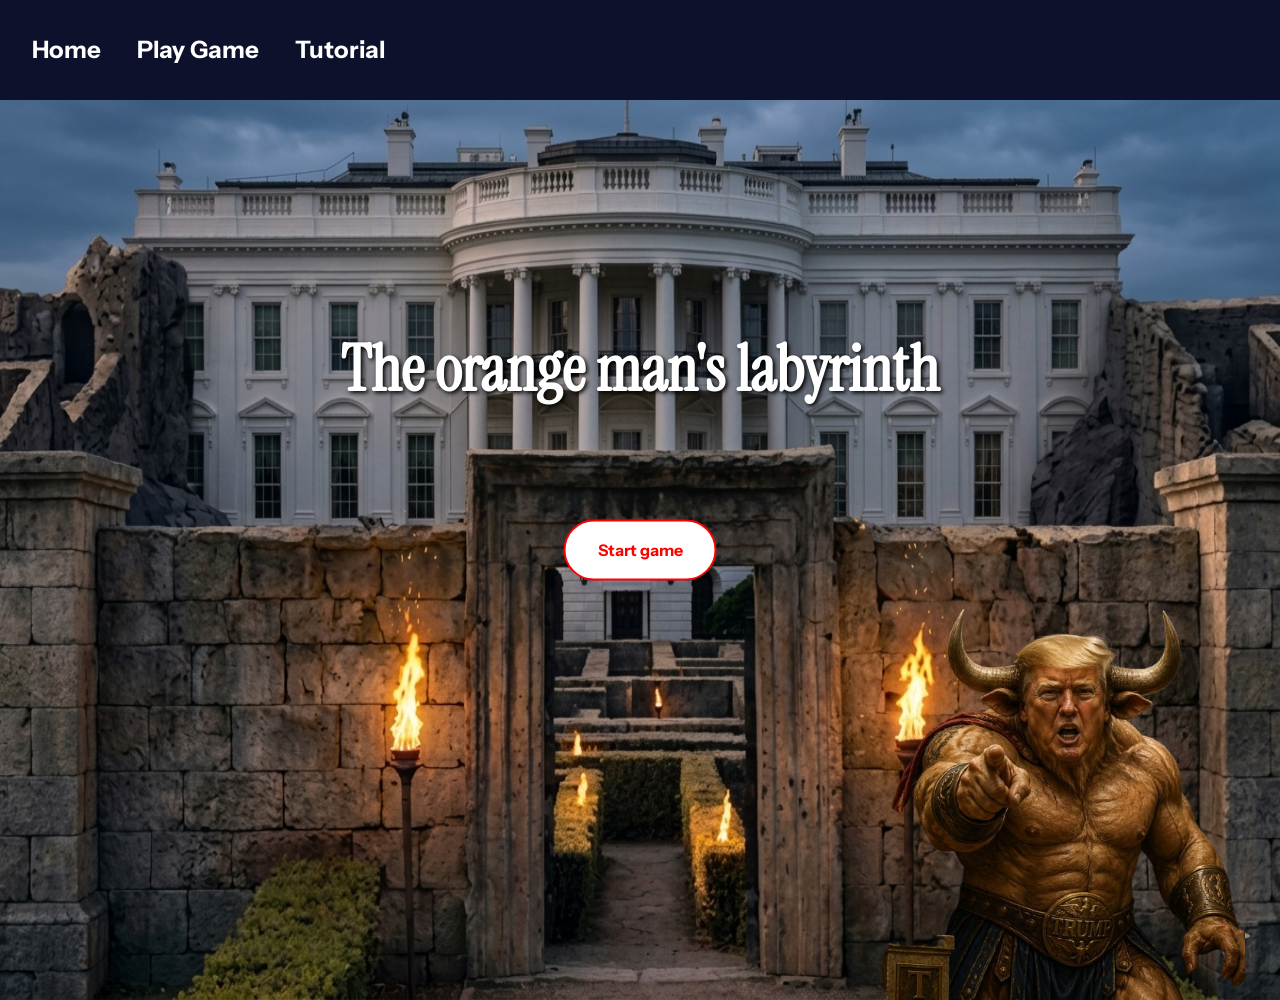
==== index.html @ 509b369e "Tutorial  en opkuisen" ====
<!doctype html>
<html lang="en">
  <head>
    <meta charset="UTF-8" />
    <meta name="viewport" content="width=device-width, initial-scale=1.0" />
    <link rel="preconnect" href="https://fonts.googleapis.com" />
    <link rel="preconnect" href="https://fonts.gstatic.com" crossorigin />
    <link
      href="https://fonts.googleapis.com/css2?family=Instrument+Sans:ital,wght@0,400..700;1,400..700&family=Instrument+Serif:ital@0;1&display=swap"
      rel="stylesheet"
    />
    <link rel="stylesheet" href="../src/styles/main.css" />
    <title>The orange man's labyrinth</title>
  </head>
  <body>
    <header>
      <nav class="nav">
        <a class="nav__item" href="index.html">Home</a>
        <a class="nav__item" href="html/game.html">Play Game</a>
        <a class="nav__item" href="html/tutorial.html">Tutorial</a>
      </nav>
    </header>
    <main>
      <section class="desktop__only">
        <h1 class="main__title">The orange man's labyrinth</h1>
        <img
          class="main__img"
          src="assets/img_home.png"
          alt="The White House with a labyrinth"
        />
        <a class="main__link" href="html/game.html"
          ><span class="link__text">Start game</span></a
        >
        <div class="main__img-detail"></div>
      </section>

      <section class="mobile__only">
        <h1 class="mobile__title">The orange man's labyrinth</h1>
        <img
          class="mobile__img"
          src="assets/wall.png"
          alt="The White House with a labyrinth"
        />

        <section class="btns__placement">
          <!-- <a class="main__link" href="index.html"
            ><span class="link__text">Home</span></a
          > -->
          <a class="main__link" href="html/game.html"
            ><span class="link__text">Start game</span></a
          >
          <a class="main__link" href="html/tutorial.html"
            ><span class="link__text">Tutorial</span></a
          >
        </section>

        <div class="main__img-detail"></div>
      </section>
    </main>
    <footer></footer>
  </body>
</html>
---- src/styles/main.css ----
@import "base/reset.css";
@import "base/variables.css";

@import "components/home.css";
@import "components/game.css";
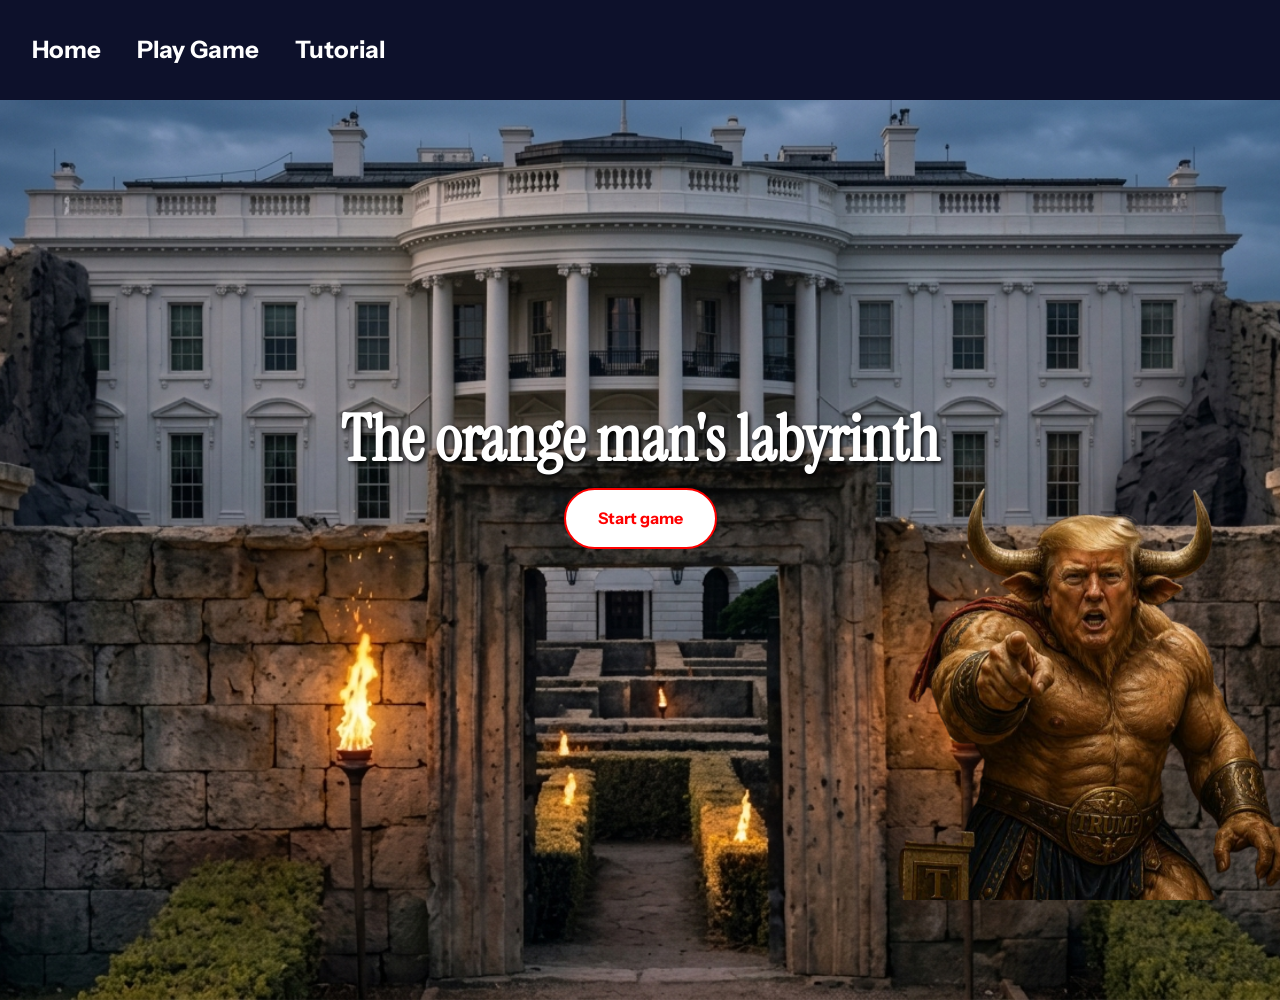
==== commit 7ce7b217: "CSS fix" ====
--- a/index.html
+++ b/index.html
@@ -7,9 +7,8 @@
     <link rel="preconnect" href="https://fonts.gstatic.com" crossorigin />
     <link
       href="https://fonts.googleapis.com/css2?family=Instrument+Sans:ital,wght@0,400..700;1,400..700&family=Instrument+Serif:ital@0;1&display=swap"
-      rel="stylesheet"
-    />
-    <link rel="stylesheet" href="../src/styles/main.css" />
+      rel="stylesheet" />
+    <link rel="stylesheet" href="src/styles/main.css" />
     <title>The orange man's labyrinth</title>
   </head>
   <body>
@@ -23,35 +22,17 @@
     <main>
       <section class="desktop__only">
         <h1 class="main__title">The orange man's labyrinth</h1>
-        <img
-          class="main__img"
-          src="assets/img_home.png"
-          alt="The White House with a labyrinth"
-        />
-        <a class="main__link" href="html/game.html"
-          ><span class="link__text">Start game</span></a
-        >
-        <div class="main__img-detail"></div>
+        <a class="main__link" href="html/game.html"><span class="link__text">Start game</span></a>
+
+        <img class="main__img-detail" src="src/assets/orange_man-removebg.png" />
       </section>
 
       <section class="mobile__only">
         <h1 class="mobile__title">The orange man's labyrinth</h1>
-        <img
-          class="mobile__img"
-          src="assets/wall.png"
-          alt="The White House with a labyrinth"
-        />
 
         <section class="btns__placement">
-          <!-- <a class="main__link" href="index.html"
-            ><span class="link__text">Home</span></a
-          > -->
-          <a class="main__link" href="html/game.html"
-            ><span class="link__text">Start game</span></a
-          >
-          <a class="main__link" href="html/tutorial.html"
-            ><span class="link__text">Tutorial</span></a
-          >
+          <a class="main__link" href="html/game.html"><span class="link__text">Start game</span></a>
+          <a class="main__link" href="html/tutorial.html"><span class="link__text">Tutorial</span></a>
         </section>
 
         <div class="main__img-detail"></div>
--- a/src/styles/main.css
+++ b/src/styles/main.css
@@ -3,3 +3,8 @@
 
 @import "components/home.css";
 @import "components/game.css";
+@import "components/tutorial.css";
+
+body {
+  min-height: 100vh;
+}
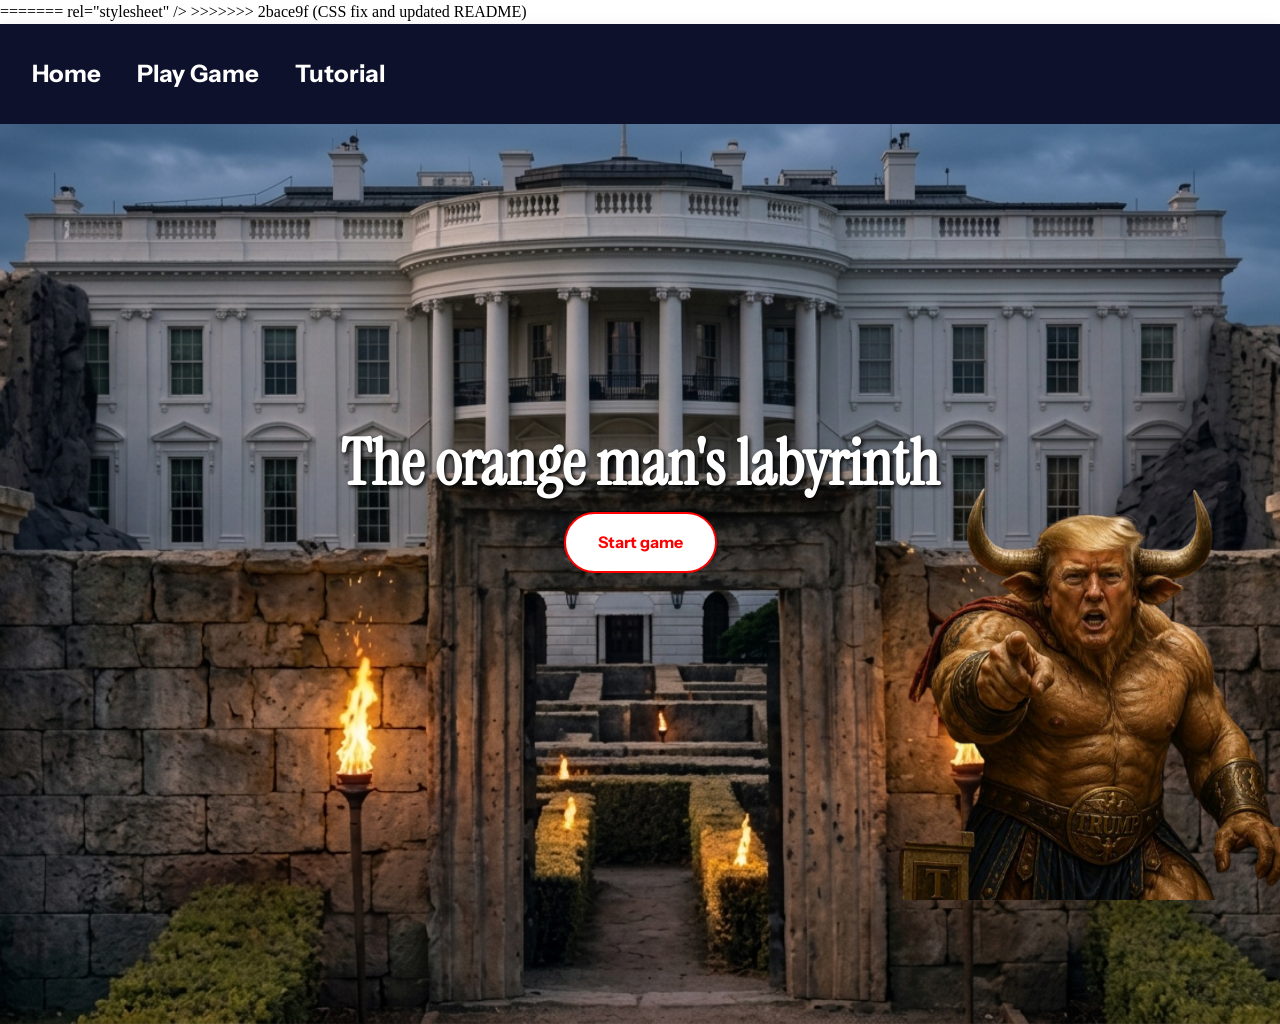
==== commit c8e5934c: "CSS fix and updated README" ====
--- a/index.html
+++ b/index.html
@@ -7,7 +7,12 @@
     <link rel="preconnect" href="https://fonts.gstatic.com" crossorigin />
     <link
       href="https://fonts.googleapis.com/css2?family=Instrument+Sans:ital,wght@0,400..700;1,400..700&family=Instrument+Serif:ital@0;1&display=swap"
+<<<<<<< HEAD
+      rel="stylesheet"
+    />
+=======
       rel="stylesheet" />
+>>>>>>> 2bace9f (CSS fix and updated README)
     <link rel="stylesheet" href="src/styles/main.css" />
     <title>The orange man's labyrinth</title>
   </head>
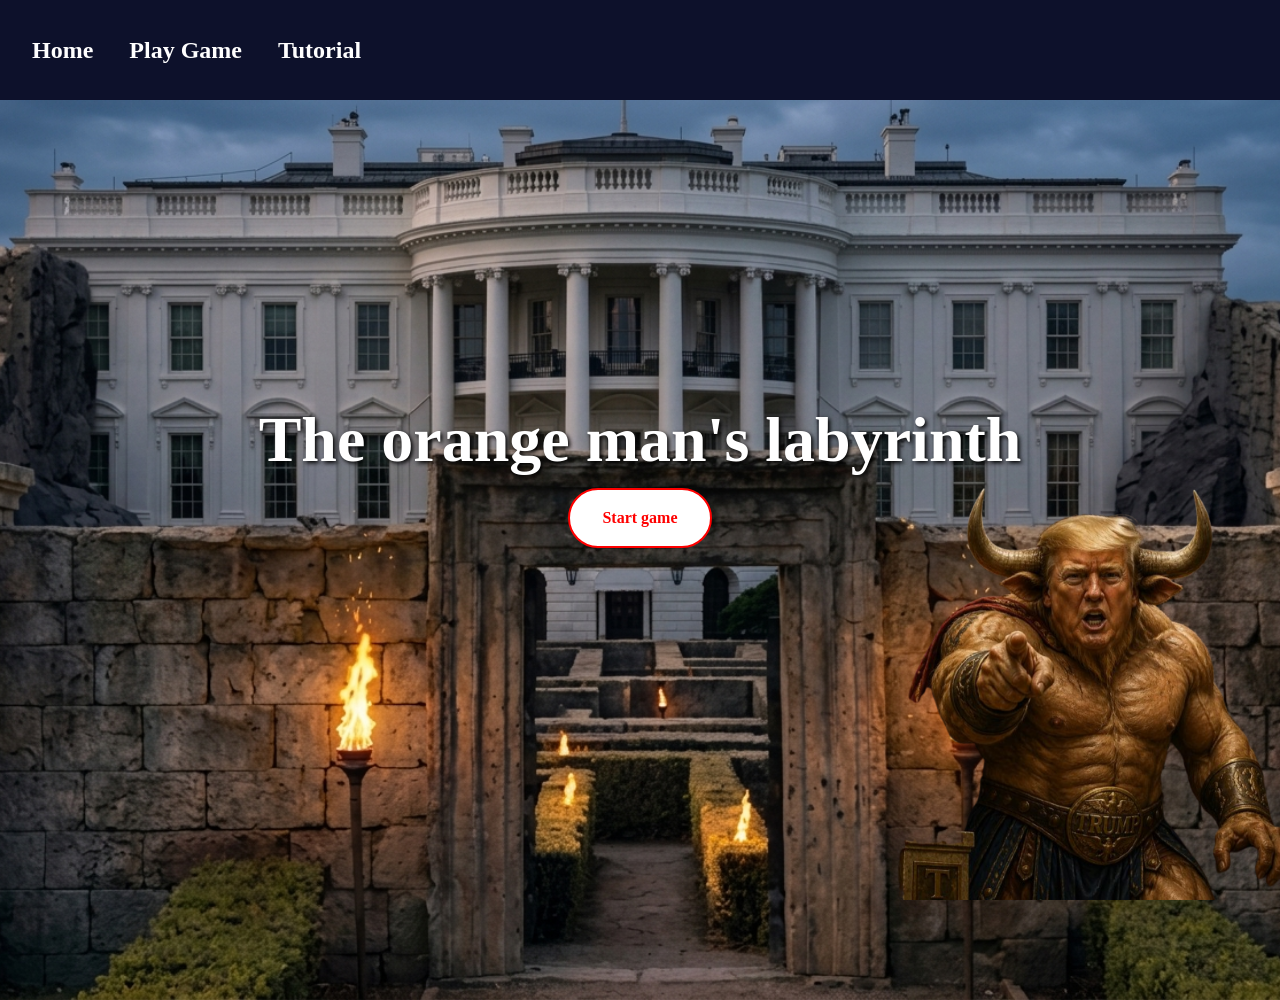
==== commit 91d651b4: "Removed merge conflicts" ====
--- a/index.html
+++ b/index.html
@@ -5,14 +5,7 @@
     <meta name="viewport" content="width=device-width, initial-scale=1.0" />
     <link rel="preconnect" href="https://fonts.googleapis.com" />
     <link rel="preconnect" href="https://fonts.gstatic.com" crossorigin />
-    <link
-      href="https://fonts.googleapis.com/css2?family=Instrument+Sans:ital,wght@0,400..700;1,400..700&family=Instrument+Serif:ital@0;1&display=swap"
-<<<<<<< HEAD
-      rel="stylesheet"
-    />
-=======
-      rel="stylesheet" />
->>>>>>> 2bace9f (CSS fix and updated README)
+    <link href="https://fonts.googleapis.com/css2?family=Instrument+Sans:ital,wght@0,400..700;1,400..700&family=Instrument+Serif:ital@0;1&display=swap" />
     <link rel="stylesheet" href="src/styles/main.css" />
     <title>The orange man's labyrinth</title>
   </head>
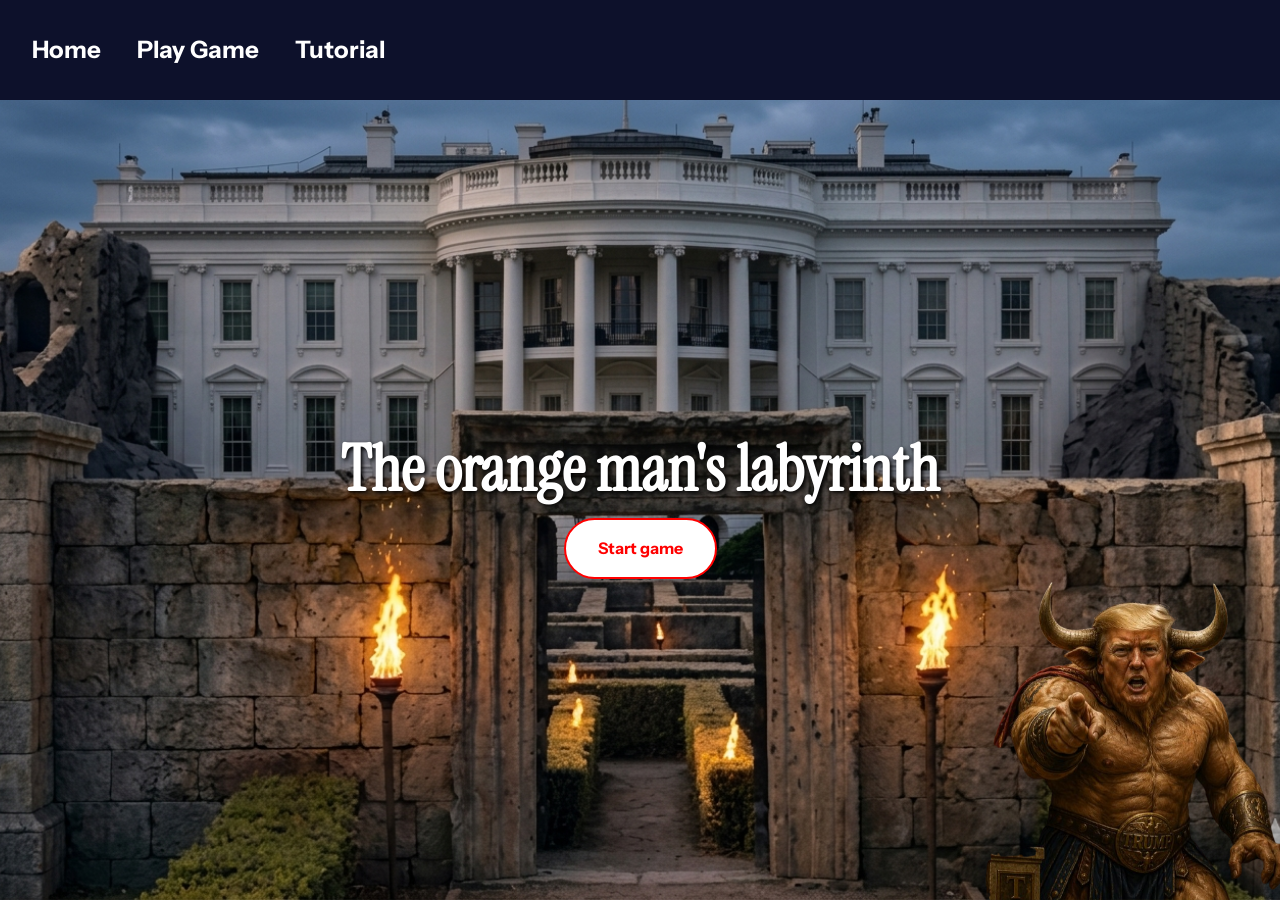
==== commit ce8f77c8: "CSS hotfix" ====
--- a/index.html
+++ b/index.html
@@ -5,7 +5,9 @@
     <meta name="viewport" content="width=device-width, initial-scale=1.0" />
     <link rel="preconnect" href="https://fonts.googleapis.com" />
     <link rel="preconnect" href="https://fonts.gstatic.com" crossorigin />
-    <link href="https://fonts.googleapis.com/css2?family=Instrument+Sans:ital,wght@0,400..700;1,400..700&family=Instrument+Serif:ital@0;1&display=swap" />
+    <link
+      href="https://fonts.googleapis.com/css2?family=Instrument+Sans:ital,wght@0,400..700;1,400..700&family=Instrument+Serif:ital@0;1&display=swap"
+      rel="stylesheet" />
     <link rel="stylesheet" href="src/styles/main.css" />
     <title>The orange man's labyrinth</title>
   </head>
@@ -33,7 +35,10 @@
           <a class="main__link" href="html/tutorial.html"><span class="link__text">Tutorial</span></a>
         </section>
 
-        <div class="main__img-detail"></div>
+        <picture class="main__img-detail">
+          <img class="main__img-asset" src="src/assets/orange_man-removebg.png" />
+        </picture>
+        <!-- <div class="main__img-detail"></div> -->
       </section>
     </main>
     <footer></footer>
